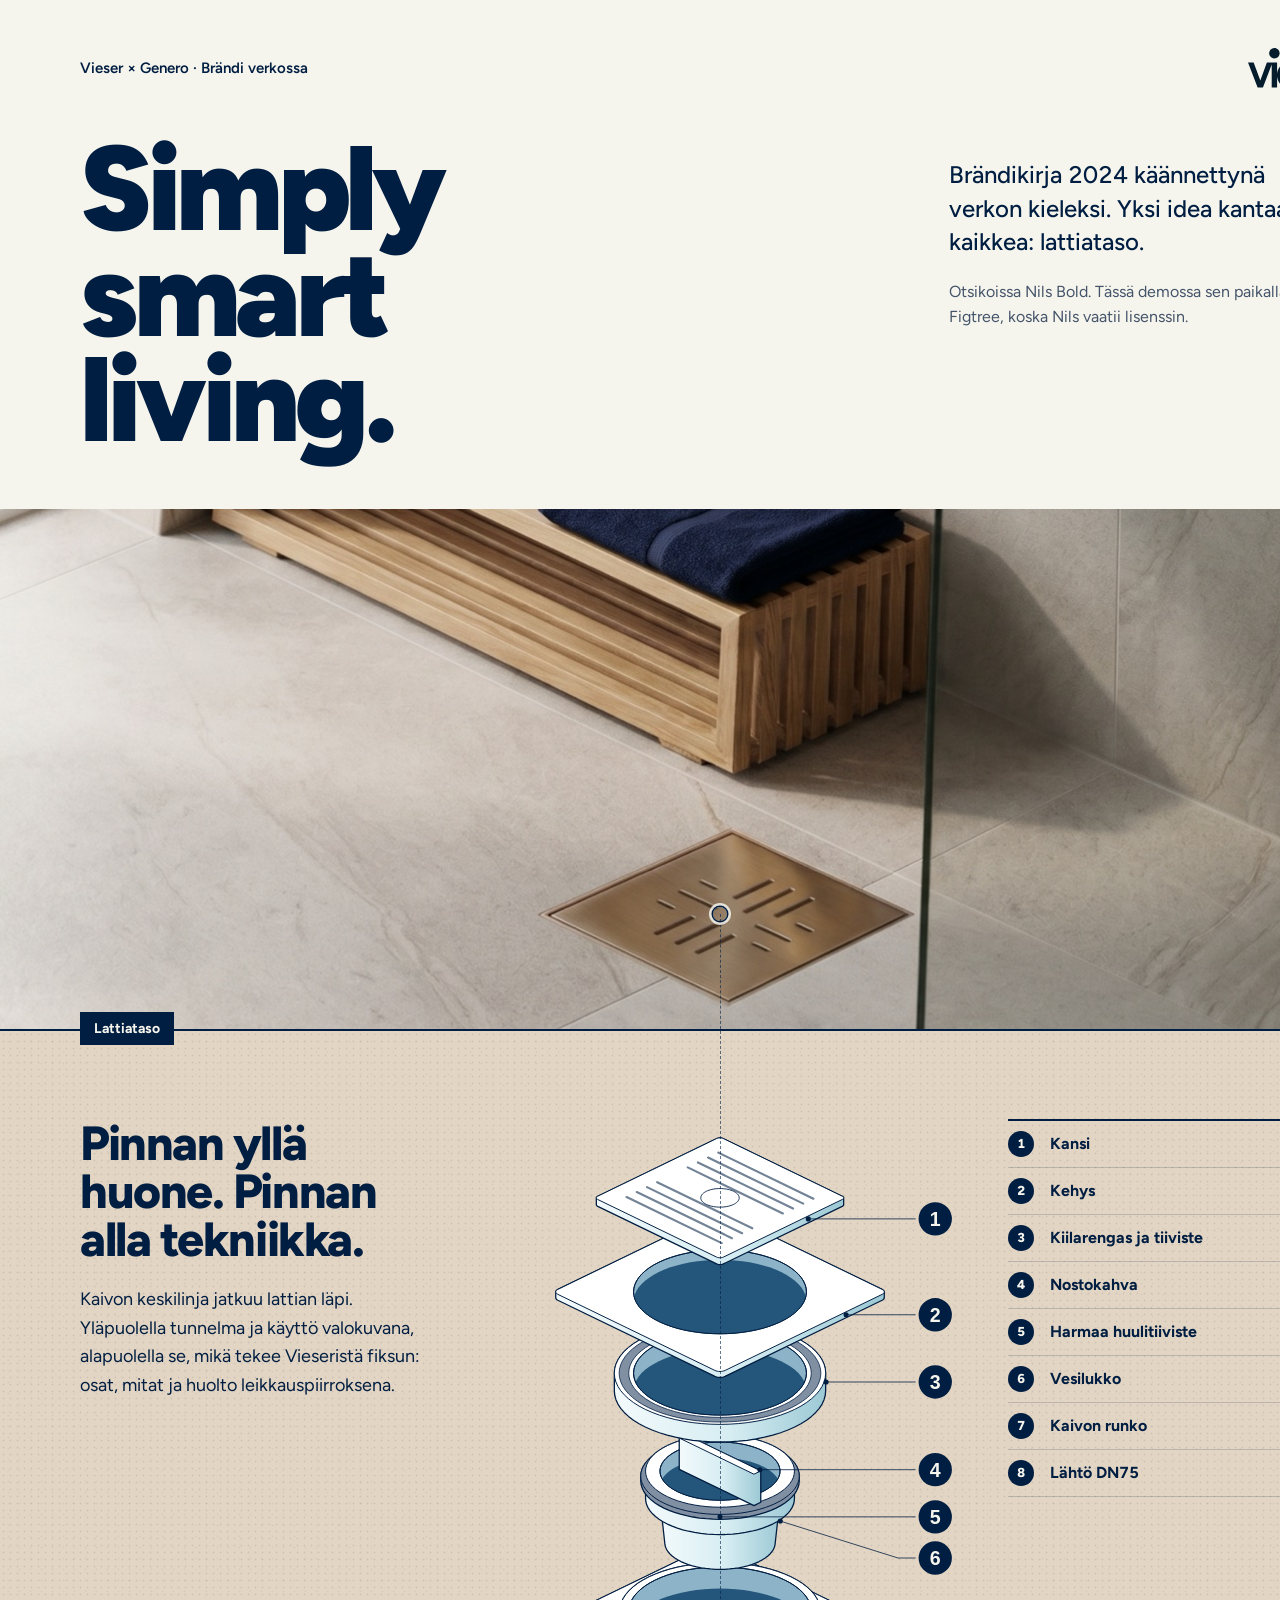
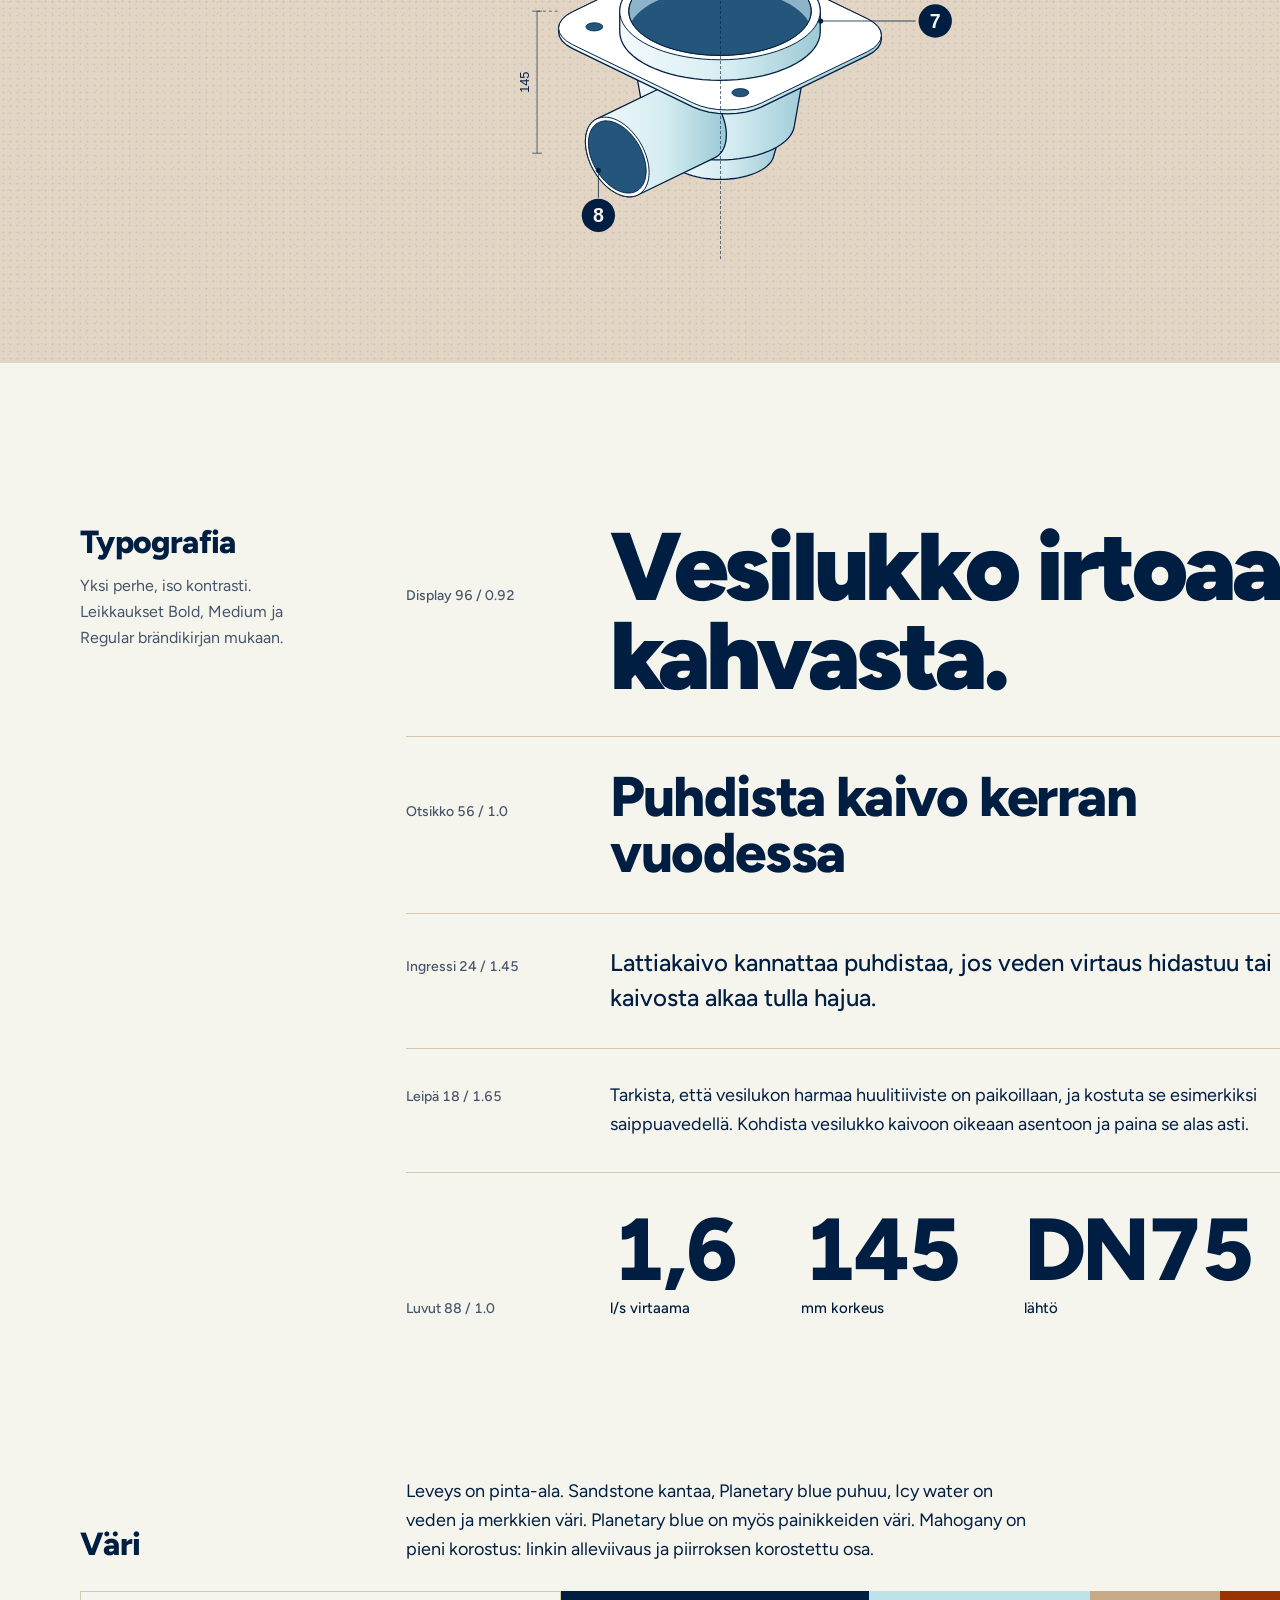
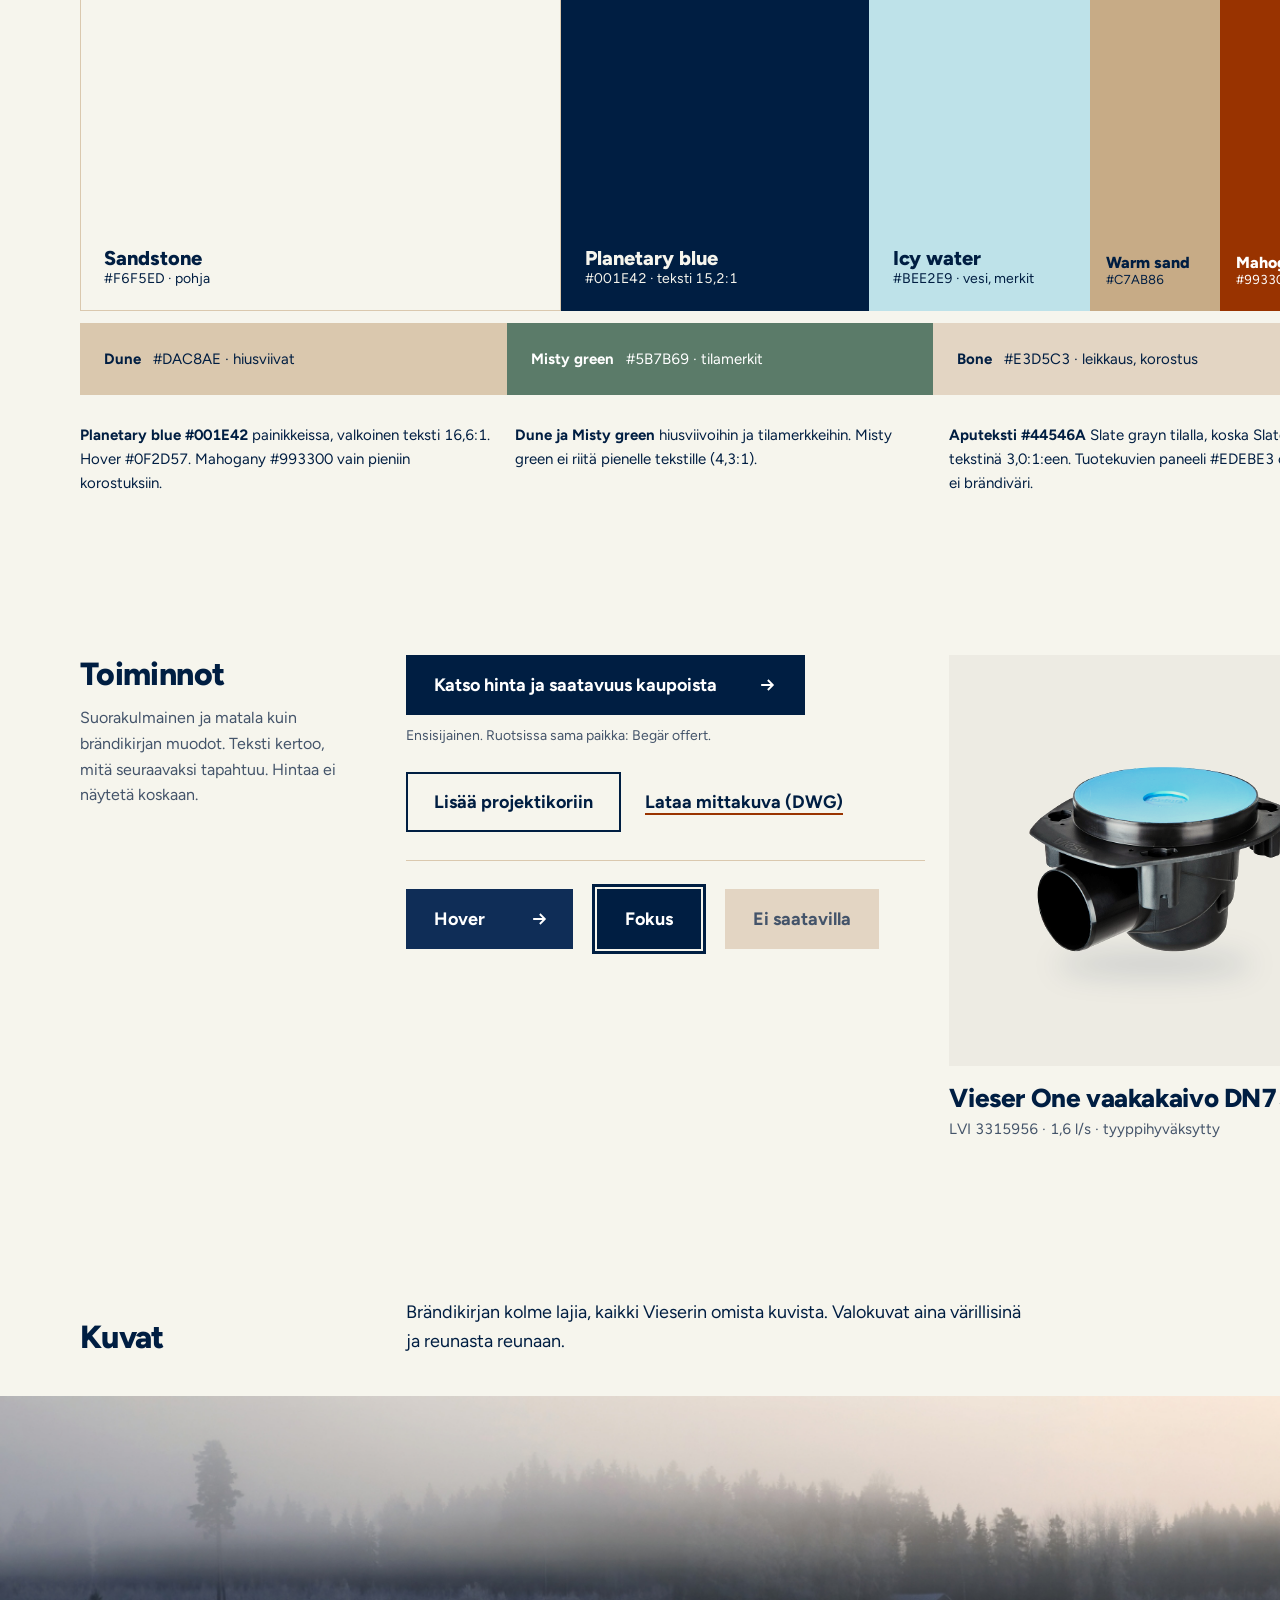
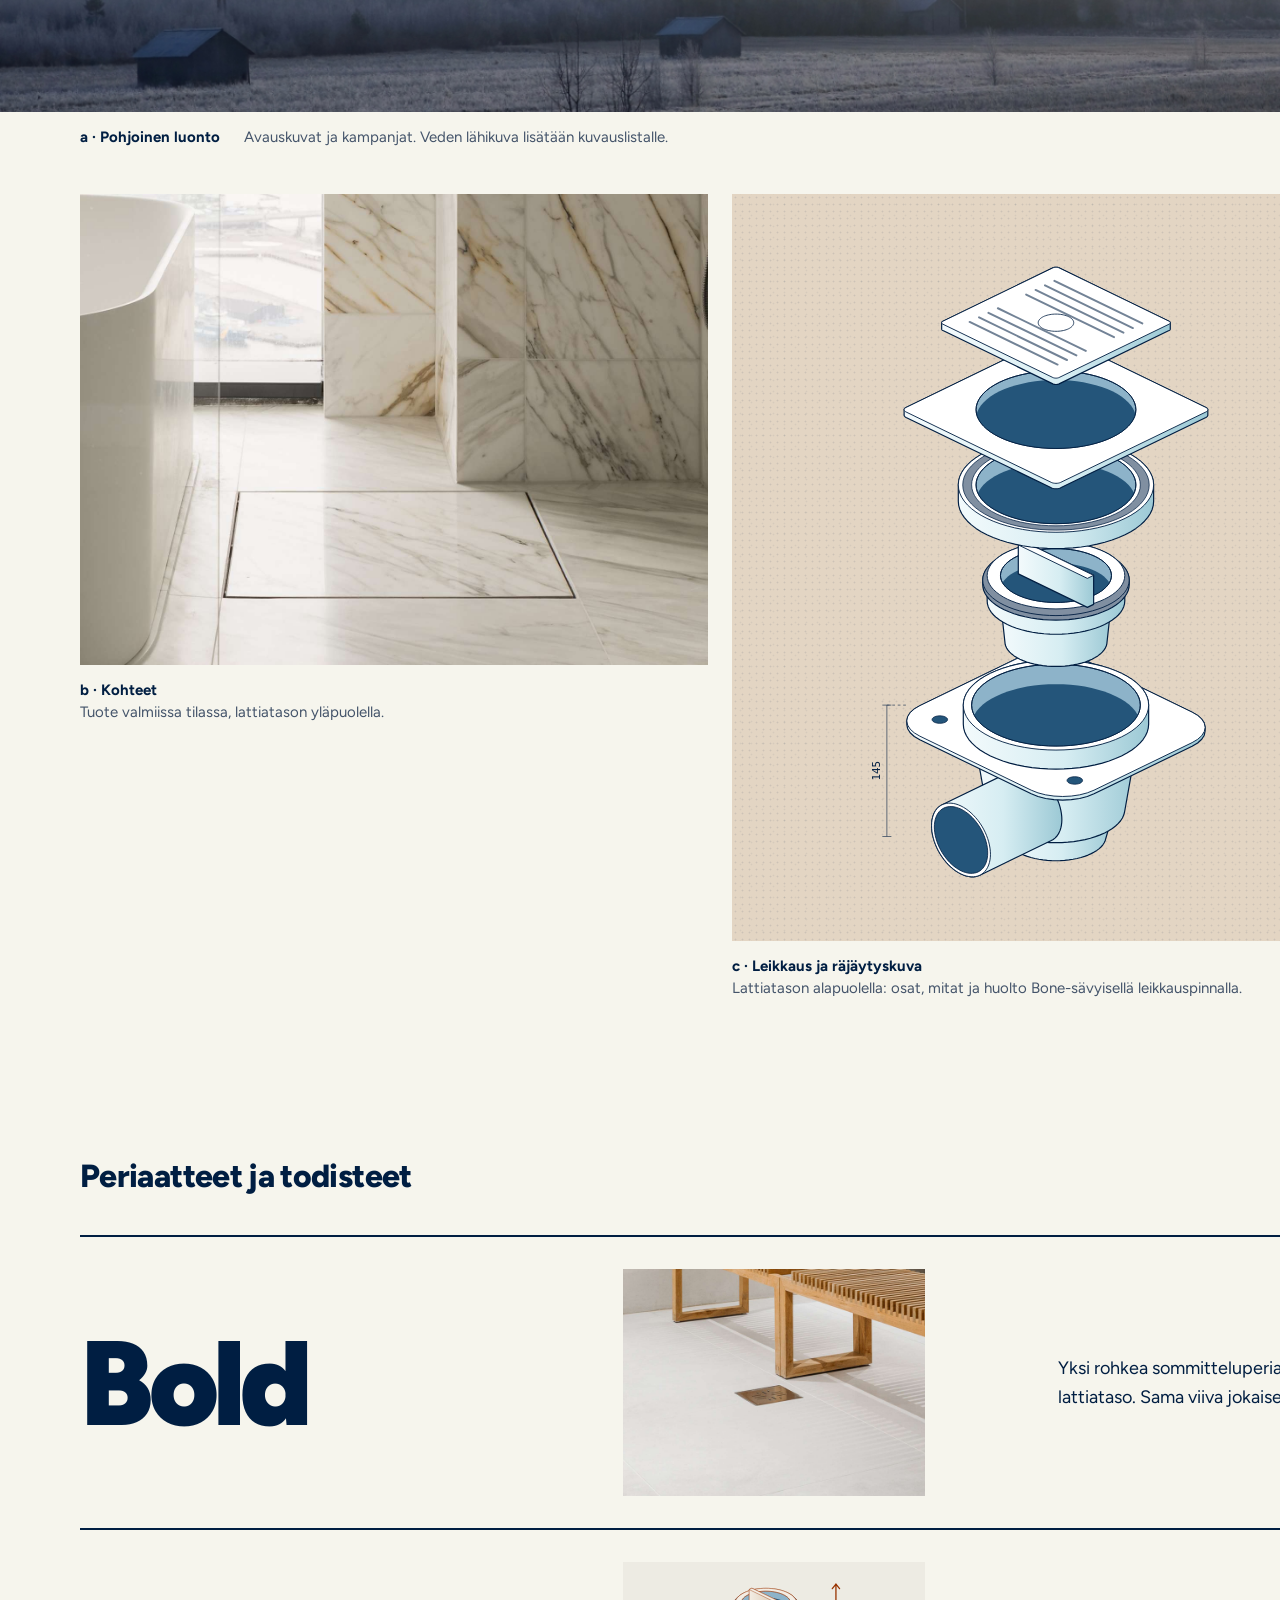
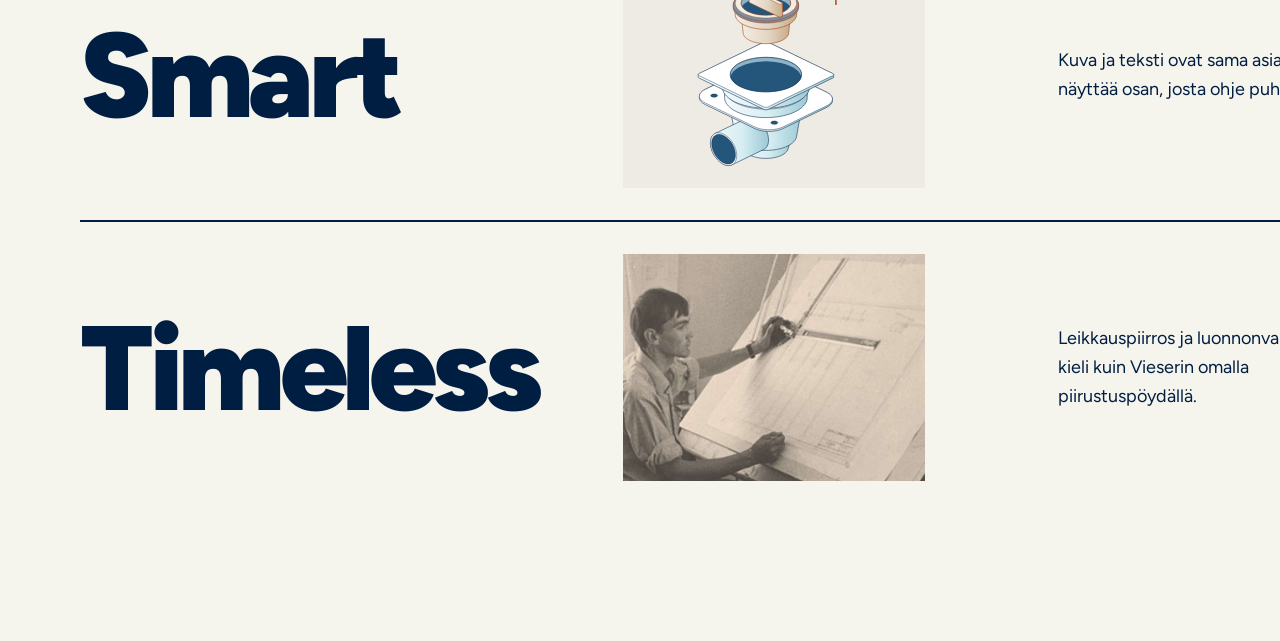
==== Main.dc.html @ a3907e9c "Vieser pitch-demot: tyylilaatta, puhdistusohje ja tuotesivun konsepti Co-Authored-By: Claude Opus 5." ====
<!doctype html>
<html lang="fi">
<head>
<meta charset="utf-8">
<title>Vieser brändi verkossa</title>
<script src="./support.js"></script>
<link rel="stylesheet" href="vieser.css">
</head>
<body>
<x-dc>
<helmet>
<link rel="stylesheet" href="https://fonts.googleapis.com/css2?family=Figtree:wght@400;500;600;700;800;900&display=swap">
<style>
body{margin:0;background:#f6f5ed}
</style>
</helmet>
<div style="width: 1440px; box-sizing: border-box; background: #f6f5ed; color: #001e42; font-family: Figtree, 'Trebuchet MS', sans-serif; font-variant-numeric: tabular-nums">

  <header style="padding: 48px 80px 0; display: flex; justify-content: space-between; align-items: center">
    <p style="margin: 0; font-size: 15px; font-weight: 600">Vieser × Genero · Brändi verkossa</p>
    <img src="img/bbff548fc7da4a5ddc5f29400d6f3d65.svg" alt="Vieser" style="height: 40px; width: auto">
  </header>

  <section style="padding: 48px 80px 56px; display: grid; grid-template-columns: repeat(12, minmax(0, 1fr)); column-gap: 24px; align-items: start">
    <h1 class="vs-rise" style="grid-column: 1 / span 8; margin: 0; font-size: 120px; line-height: .88; font-weight: 900; letter-spacing: -.045em">Simply<br>smart<br>living.</h1>
    <div class="vs-rise vs-d2" style="grid-column: 9 / span 4; display: flex; flex-direction: column; gap: 20px; padding-top: 22px">
      <p style="margin: 0; font-size: 24px; line-height: 1.4; font-weight: 500; text-wrap: pretty">Brändikirja 2024 käännettynä verkon kieleksi. Yksi idea kantaa kaikkea: lattiataso.</p>
      <p style="margin: 0; font-size: 16px; line-height: 1.6; color: #44546a">Otsikoissa Nils Bold. Tässä demossa sen paikalla on Figtree, koska Nils vaatii lisenssin.</p>
    </div>
  </section>

  <section aria-labelledby="lattiataso" class="lt" style="--lt-h: 520px; --lt-yn: .78; --lt-w: 1966px; --lt-px: 59.07%; --lt-py: 46.55%">
    <div class="lt-photo">
      <img class="vs-fadein" src="img/0c1f36c4941b8d4a79cafdac9456181c.jpg" alt="Premium-kylpyhuone: kivilaattalattia, pronssinen neliökansi, tammipenkki ja lasiseinä. AI-konseptikuva, kuvataan tuotantoon.">
      <div class="lt-ax" aria-hidden="true"></div>
      <div class="lt-dot" aria-hidden="true"></div>
    </div>
    <div class="lt-line"><p class="lt-chip" style="left: 80px">Lattiataso</p></div>
    <div class="lt-ground">
      <div class="lt-grid" style="--lt-dw: 500px; padding: 0 80px 104px">
        <div style="padding-top: 88px; display: flex; flex-direction: column; gap: 22px">
          <h2 id="lattiataso" style="margin: 0; font-size: 48px; line-height: 1; font-weight: 800; letter-spacing: -.03em">Pinnan yllä huone. Pinnan alla tekniikka.</h2>
          <p style="margin: 0; font-size: 18px; line-height: 1.6">Kaivon keskilinja jatkuu lattian läpi. Yläpuolella tunnelma ja käyttö valokuvana, alapuolella se, mikä tekee Vieseristä fiksun: osat, mitat ja huolto leikkauspiirroksena.</p>
        </div>
        <div class="lt-draw" style="--lt-pt: 64px"><img class="vs-rise vs-d1" src="img/0614490e63aa29df5a39793ad5847028.svg" alt="Lattiakaivo osiin purettuna, osat numeroitu: 1 kansi, 2 kehys, 3 kiilarengas, 4 nostokahva, 5 huulitiiviste, 6 vesilukko, 7 runko, 8 lähtö"></div>
        <div style="padding-top: 88px"><ol style="margin: 0; padding: 0; list-style: none; display: flex; flex-direction: column; border-top: 2px solid #001e42"><li style="display: grid; grid-template-columns: 32px 1fr auto; gap: 10px; align-items: center; min-height: 46px; border-bottom: 1px solid rgba(0,30,66,.18)"><span style="width: 26px; height: 26px; border-radius: 50%; background: #001e42; color: #f6f5ed; font-size: 13px; font-weight: 800; display: flex; align-items: center; justify-content: center">1</span><span style="font-size: 16px; font-weight: 700">Kansi</span><span style="font-size: 14px; color: #44546a">lisävaruste</span></li><li style="display: grid; grid-template-columns: 32px 1fr auto; gap: 10px; align-items: center; min-height: 46px; border-bottom: 1px solid rgba(0,30,66,.18)"><span style="width: 26px; height: 26px; border-radius: 50%; background: #001e42; color: #f6f5ed; font-size: 13px; font-weight: 800; display: flex; align-items: center; justify-content: center">2</span><span style="font-size: 16px; font-weight: 700">Kehys</span><span style="font-size: 14px; color: #44546a">197 × 197</span></li><li style="display: grid; grid-template-columns: 32px 1fr auto; gap: 10px; align-items: center; min-height: 46px; border-bottom: 1px solid rgba(0,30,66,.18)"><span style="width: 26px; height: 26px; border-radius: 50%; background: #001e42; color: #f6f5ed; font-size: 13px; font-weight: 800; display: flex; align-items: center; justify-content: center">3</span><span style="font-size: 16px; font-weight: 700">Kiilarengas ja tiiviste</span><span></span></li><li style="display: grid; grid-template-columns: 32px 1fr auto; gap: 10px; align-items: center; min-height: 46px; border-bottom: 1px solid rgba(0,30,66,.18)"><span style="width: 26px; height: 26px; border-radius: 50%; background: #001e42; color: #f6f5ed; font-size: 13px; font-weight: 800; display: flex; align-items: center; justify-content: center">4</span><span style="font-size: 16px; font-weight: 700">Nostokahva</span><span></span></li><li style="display: grid; grid-template-columns: 32px 1fr auto; gap: 10px; align-items: center; min-height: 46px; border-bottom: 1px solid rgba(0,30,66,.18)"><span style="width: 26px; height: 26px; border-radius: 50%; background: #001e42; color: #f6f5ed; font-size: 13px; font-weight: 800; display: flex; align-items: center; justify-content: center">5</span><span style="font-size: 16px; font-weight: 700">Harmaa huulitiiviste</span><span></span></li><li style="display: grid; grid-template-columns: 32px 1fr auto; gap: 10px; align-items: center; min-height: 46px; border-bottom: 1px solid rgba(0,30,66,.18)"><span style="width: 26px; height: 26px; border-radius: 50%; background: #001e42; color: #f6f5ed; font-size: 13px; font-weight: 800; display: flex; align-items: center; justify-content: center">6</span><span style="font-size: 16px; font-weight: 700">Vesilukko</span><span></span></li><li style="display: grid; grid-template-columns: 32px 1fr auto; gap: 10px; align-items: center; min-height: 46px; border-bottom: 1px solid rgba(0,30,66,.18)"><span style="width: 26px; height: 26px; border-radius: 50%; background: #001e42; color: #f6f5ed; font-size: 13px; font-weight: 800; display: flex; align-items: center; justify-content: center">7</span><span style="font-size: 16px; font-weight: 700">Kaivon runko</span><span style="font-size: 14px; color: #44546a">PP, Ø 167</span></li><li style="display: grid; grid-template-columns: 32px 1fr auto; gap: 10px; align-items: center; min-height: 46px; border-bottom: 1px solid rgba(0,30,66,.18)"><span style="width: 26px; height: 26px; border-radius: 50%; background: #001e42; color: #f6f5ed; font-size: 13px; font-weight: 800; display: flex; align-items: center; justify-content: center">8</span><span style="font-size: 16px; font-weight: 700">Lähtö DN75</span><span></span></li></ol></div>
      </div>
    </div>
  </section>

  <section style="padding: 160px 80px 0; display: grid; grid-template-columns: repeat(12, minmax(0, 1fr)); column-gap: 24px">
    <div style="grid-column: 1 / span 3; display: flex; flex-direction: column; gap: 12px">
      <h2 style="margin: 0; font-size: 32px; font-weight: 800; letter-spacing: -.02em">Typografia</h2>
      <p style="margin: 0; font-size: 16px; line-height: 1.6; color: #44546a; max-width: 16em">Yksi perhe, iso kontrasti. Leikkaukset Bold, Medium ja Regular brändikirjan mukaan.</p>
    </div>
    <div style="grid-column: 4 / span 9; display: flex; flex-direction: column">
      <div style="display: grid; grid-template-columns: 180px 1fr; gap: 24px; align-items: baseline; padding: 0 0 36px; border-bottom: 1px solid #dac8ae">
        <p style="margin: 0; font-size: 14px; font-weight: 500; color: #44546a">Display 96 / 0.92</p>
        <p style="margin: 0; font-size: 96px; line-height: .92; font-weight: 900; letter-spacing: -.04em">Vesilukko irtoaa kahvasta.</p>
      </div>
      <div style="display: grid; grid-template-columns: 180px 1fr; gap: 24px; align-items: baseline; padding: 32px 0; border-bottom: 1px solid #dac8ae">
        <p style="margin: 0; font-size: 14px; font-weight: 500; color: #44546a">Otsikko 56 / 1.0</p>
        <p style="margin: 0; font-size: 56px; line-height: 1; font-weight: 800; letter-spacing: -.025em">Puhdista kaivo kerran vuodessa</p>
      </div>
      <div style="display: grid; grid-template-columns: 180px 1fr; gap: 24px; align-items: baseline; padding: 32px 0; border-bottom: 1px solid #dac8ae">
        <p style="margin: 0; font-size: 14px; font-weight: 500; color: #44546a">Ingressi 24 / 1.45</p>
        <p style="margin: 0; font-size: 24px; line-height: 1.45; font-weight: 500; max-width: 30em">Lattiakaivo kannattaa puhdistaa, jos veden virtaus hidastuu tai kaivosta alkaa tulla hajua.</p>
      </div>
      <div style="display: grid; grid-template-columns: 180px 1fr; gap: 24px; align-items: baseline; padding: 32px 0; border-bottom: 1px solid #dac8ae">
        <p style="margin: 0; font-size: 14px; font-weight: 500; color: #44546a">Leipä 18 / 1.65</p>
        <p style="margin: 0; font-size: 18px; line-height: 1.65; max-width: 36em">Tarkista, että vesilukon harmaa huulitiiviste on paikoillaan, ja kostuta se esimerkiksi saippuavedellä. Kohdista vesilukko kaivoon oikeaan asentoon ja paina se alas asti.</p>
      </div>
      <div style="display: grid; grid-template-columns: 180px 1fr; gap: 24px; align-items: end; padding: 32px 0 0">
        <p style="margin: 0; font-size: 14px; font-weight: 500; color: #44546a">Luvut 88 / 1.0</p>
        <div style="display: flex; gap: 64px; align-items: flex-end">
          <div style="display: flex; flex-direction: column; gap: 6px"><p style="margin: 0; font-size: 88px; line-height: 1; font-weight: 800; letter-spacing: -.035em">1,6</p><p style="margin: 0; font-size: 15px; font-weight: 500">l/s virtaama</p></div>
          <div style="display: flex; flex-direction: column; gap: 6px"><p style="margin: 0; font-size: 88px; line-height: 1; font-weight: 800; letter-spacing: -.035em">145</p><p style="margin: 0; font-size: 15px; font-weight: 500">mm korkeus</p></div>
          <div style="display: flex; flex-direction: column; gap: 6px"><p style="margin: 0; font-size: 88px; line-height: 1; font-weight: 800; letter-spacing: -.035em">DN75</p><p style="margin: 0; font-size: 15px; font-weight: 500">lähtö</p></div>
        </div>
      </div>
    </div>
  </section>

  <section style="padding: 160px 80px 0; display: flex; flex-direction: column; gap: 28px">
    <div style="display: grid; grid-template-columns: repeat(12, minmax(0, 1fr)); column-gap: 24px; align-items: end">
      <h2 style="grid-column: 1 / span 3; margin: 0; font-size: 32px; font-weight: 800; letter-spacing: -.02em">Väri</h2>
      <p style="grid-column: 4 / span 6; margin: 0; font-size: 18px; line-height: 1.6">Leveys on pinta-ala. Sandstone kantaa, Planetary blue puhuu, Icy water on veden ja merkkien väri. Planetary blue on myös painikkeiden väri. Mahogany on pieni korostus: linkin alleviivaus ja piirroksen korostettu osa.</p>
    </div>
    <div style="display: flex; height: 320px">
      <div style="flex: 40; background: #f6f5ed; box-shadow: inset 0 0 0 1px #dac8ae; padding: 24px; display: flex; flex-direction: column; justify-content: flex-end"><p style="margin: 0; font-size: 20px; font-weight: 800">Sandstone</p><p style="margin: 0; font-size: 14px">#F6F5ED · pohja</p></div>
      <div style="flex: 24; background: #001e42; color: #f6f5ed; padding: 24px; display: flex; flex-direction: column; justify-content: flex-end"><p style="margin: 0; font-size: 20px; font-weight: 800">Planetary blue</p><p style="margin: 0; font-size: 14px">#001E42 · teksti 15,2:1</p></div>
      <div style="flex: 16; background: #bee2e9; padding: 24px; display: flex; flex-direction: column; justify-content: flex-end"><p style="margin: 0; font-size: 20px; font-weight: 800">Icy water</p><p style="margin: 0; font-size: 14px">#BEE2E9 · vesi, merkit</p></div>
      <div style="flex: 9; background: #c7ab86; padding: 24px 16px; display: flex; flex-direction: column; justify-content: flex-end"><p style="margin: 0; font-size: 16px; font-weight: 800">Warm sand</p><p style="margin: 0; font-size: 13px">#C7AB86</p></div>
      <div style="flex: 10; background: #993300; color: #ffffff; padding: 24px 16px; display: flex; flex-direction: column; justify-content: flex-end"><p style="margin: 0; font-size: 16px; font-weight: 800">Mahogany</p><p style="margin: 0; font-size: 13px">#993300</p></div>
    </div>
    <div style="display: flex; gap: 0; height: 72px; margin-top: -16px">
      <div style="flex: 1; background: #dac8ae; padding: 0 24px; display: flex; align-items: center; gap: 12px; font-size: 15px"><strong>Dune</strong>#DAC8AE · hiusviivat</div>
      <div style="flex: 1; background: #5b7b69; color: #ffffff; padding: 0 24px; display: flex; align-items: center; gap: 12px; font-size: 15px"><strong>Misty green</strong>#5B7B69 · tilamerkit</div>
      <div style="flex: 1; background: #e3d5c3; padding: 0 24px; display: flex; align-items: center; gap: 12px; font-size: 15px"><strong>Bone</strong>#E3D5C3 · leikkaus, korostus</div>
    </div>
    <div style="display: grid; grid-template-columns: repeat(12, minmax(0, 1fr)); column-gap: 24px; font-size: 15px; line-height: 1.6">
      <p style="grid-column: 1 / span 4; margin: 0"><strong>Planetary blue #001E42</strong> painikkeissa, valkoinen teksti 16,6:1. Hover #0F2D57. Mahogany #993300 vain pieniin korostuksiin.</p>
      <p style="grid-column: 5 / span 4; margin: 0"><strong>Dune ja Misty green</strong> hiusviivoihin ja tilamerkkeihin. Misty green ei riitä pienelle tekstille (4,3:1).</p>
      <p style="grid-column: 9 / span 4; margin: 0"><strong>Aputeksti #44546A</strong> Slate grayn tilalla, koska Slate gray jää tekstinä 3,0:1:een. Tuotekuvien paneeli #EDEBE3 on apusävy, ei brändiväri.</p>
    </div>
  </section>

  <section style="padding: 160px 80px 0; display: grid; grid-template-columns: repeat(12, minmax(0, 1fr)); column-gap: 24px; row-gap: 40px">
    <div style="grid-column: 1 / span 3; display: flex; flex-direction: column; gap: 12px">
      <h2 style="margin: 0; font-size: 32px; font-weight: 800; letter-spacing: -.02em">Toiminnot</h2>
      <p style="margin: 0; font-size: 16px; line-height: 1.6; color: #44546a; max-width: 16em">Suorakulmainen ja matala kuin brändikirjan muodot. Teksti kertoo, mitä seuraavaksi tapahtuu. Hintaa ei näytetä koskaan.</p>
    </div>
    <div style="grid-column: 4 / span 5; display: flex; flex-direction: column; gap: 28px">
      <div style="display: flex; flex-direction: column; gap: 12px; align-items: flex-start">
        <a href="#" class="vs-tap vs-cta" style="display: inline-flex; align-items: center; gap: 40px; min-height: 60px; padding: 0 28px; background: #001e42; color: #ffffff; font-size: 18px; font-weight: 700; text-decoration: none; white-space: nowrap">Katso hinta ja saatavuus kaupoista<svg class="vs-arrow" width="20" height="20" viewBox="0 0 24 24" fill="none" stroke="currentColor" stroke-width="2.2" aria-hidden="true"><path d="M5 12h14M13 6l6 6-6 6"/></svg></a>
        <p style="margin: 0; font-size: 14px; color: #44546a">Ensisijainen. Ruotsissa sama paikka: Begär offert.</p>
      </div>
      <div style="display: flex; gap: 12px; align-items: center">
        <a href="#" class="vs-tap vs-sec" style="display: inline-flex; align-items: center; gap: 12px; min-height: 60px; padding: 0 28px; box-shadow: inset 0 0 0 2px #001e42; color: #001e42; font-size: 18px; font-weight: 700; text-decoration: none; white-space: nowrap">Lisää projektikoriin</a>
        <a href="#" class="vs-link" style="font-size: 18px; padding: 0 12px">Lataa mittakuva (DWG)</a>
      </div>
      <div style="display: flex; gap: 24px; align-items: center; padding-top: 8px; border-top: 1px solid #dac8ae">
        <span style="display: inline-flex; align-items: center; gap: 40px; min-height: 60px; padding: 0 28px; background: #0f2d57; color: #ffffff; font-size: 18px; font-weight: 700; white-space: nowrap; margin-top: 20px">Hover<svg width="20" height="20" viewBox="0 0 24 24" fill="none" stroke="currentColor" stroke-width="2.2" aria-hidden="true" style="transform: translateX(4px)"><path d="M5 12h14M13 6l6 6-6 6"/></svg></span>
        <span style="display: inline-flex; align-items: center; min-height: 60px; padding: 0 28px; background: #001e42; color: #ffffff; font-size: 18px; font-weight: 700; box-shadow: 0 0 0 2px #f6f5ed, 0 0 0 5px #001e42; margin-top: 20px">Fokus</span>
        <span style="display: inline-flex; align-items: center; min-height: 60px; padding: 0 28px; background: #e3d5c3; color: #44546a; font-size: 18px; font-weight: 700; margin-top: 20px">Ei saatavilla</span>
      </div>
    </div>
    <a href="#" class="vs-lift" style="grid-column: 9 / span 4; display: flex; flex-direction: column; gap: 18px; text-decoration: none; color: #001e42">
      <div class="pk" style="aspect-ratio: 1 / 1; display: flex; align-items: center; justify-content: center; position: relative">
        <div class="pk-shadow" aria-hidden="true"></div>
        <img class="vs-prod" src="img/df04c3ff91d67606627e768e58c748ac.jpg" alt="" style="position: relative; width: 86%; height: 86%; object-fit: contain">
      </div>
      <div style="display: flex; flex-direction: column; gap: 6px">
        <p style="margin: 0; font-size: 26px; line-height: 1.15; font-weight: 800; letter-spacing: -.015em">Vieser One vaakakaivo DN75</p>
        <p style="margin: 0; font-size: 15px; color: #44546a">LVI 3315956 · 1,6 l/s · tyyppihyväksytty</p>
      </div>
    </a>
  </section>

  <section style="padding: 160px 0 0">
    <div style="padding: 0 80px 40px; display: grid; grid-template-columns: repeat(12, minmax(0, 1fr)); column-gap: 24px; align-items: end">
      <h2 style="grid-column: 1 / span 3; margin: 0; font-size: 32px; font-weight: 800; letter-spacing: -.02em">Kuvat</h2>
      <p style="grid-column: 4 / span 6; margin: 0; font-size: 18px; line-height: 1.6">Brändikirjan kolme lajia, kaikki Vieserin omista kuvista. Valokuvat aina värillisinä ja reunasta reunaan.</p>
    </div>
    <figure style="margin: 0">
      <img src="img/c134f4b7a094d016c0c4249ef3f87dcc.jpg" alt="Usvainen pohjalainen peltomaisema ja metsänreuna aamuvalossa" style="width: 100%; height: 316px; object-fit: cover; display: block">
      <figcaption style="padding: 16px 80px 0; display: flex; gap: 24px; font-size: 15px"><strong>a · Pohjoinen luonto</strong><span style="color: #44546a">Avauskuvat ja kampanjat. Veden lähikuva lisätään kuvauslistalle.</span></figcaption>
    </figure>
    <div style="padding: 48px 80px 0; display: grid; grid-template-columns: repeat(12, minmax(0, 1fr)); column-gap: 24px; align-items: start">
      <figure style="grid-column: 1 / span 6; margin: 0; display: flex; flex-direction: column; gap: 16px">
        <img src="img/61fbc212f8fc21d62ced0dce5d9db9fc.jpg" alt="Marmorinen kylpyhuone, jossa linjalattiakaivo suihkun edessä" style="width: 100%; aspect-ratio: 4 / 3; object-fit: cover; display: block">
        <figcaption style="display: flex; flex-direction: column; gap: 4px; font-size: 15px"><strong>b · Kohteet</strong><span style="color: #44546a">Tuote valmiissa tilassa, lattiatason yläpuolella.</span></figcaption>
      </figure>
      <figure style="grid-column: 7 / span 6; margin: 0; display: flex; flex-direction: column; gap: 16px">
        <div class="lt-ground" style="aspect-ratio: 4 / 3; display: flex; align-items: center; justify-content: center"><img src="img/19de9c9f3c45739e14b10a42d8989d1f.svg" alt="Vieser One vaakakaivo osiin purettuna" style="height: 90%; width: auto"></div>
        <figcaption style="display: flex; flex-direction: column; gap: 4px; font-size: 15px"><strong>c · Leikkaus ja räjäytyskuva</strong><span style="color: #44546a">Lattiatason alapuolella: osat, mitat ja huolto Bone-sävyisellä leikkauspinnalla.</span></figcaption>
      </figure>
    </div>
  </section>

  <section style="margin-top: 160px; padding: 0 80px 128px">
    <h2 style="margin: 0 0 40px; font-size: 32px; font-weight: 800; letter-spacing: -.02em">Periaatteet ja todisteet</h2>
    <div style="display: grid; grid-template-columns: repeat(12, minmax(0, 1fr)); column-gap: 24px; align-items: center; padding: 32px 0; border-top: 2px solid #001e42">
      <p style="grid-column: 1 / span 5; margin: 0; font-size: 120px; line-height: .9; font-weight: 900; letter-spacing: -.045em">Bold</p>
      <div class="" style="grid-column: 6 / span 3; aspect-ratio: 4 / 3; overflow: hidden; display: flex; align-items: center; justify-content: center"><img src="img/2b3757881b92c3879c7da94d9dd5e841.jpg" alt="Neliökansi laattalattiassa" style="width: 100%; height: 100%; object-fit: cover; object-position: 48% 56%; display: block"></div>
      <p style="grid-column: 10 / span 3; margin: 0; font-size: 18px; line-height: 1.6">Yksi rohkea sommitteluperiaate: lattiataso. Sama viiva jokaisella sivulla.</p>
    </div>
    <div style="display: grid; grid-template-columns: repeat(12, minmax(0, 1fr)); column-gap: 24px; align-items: center; padding: 32px 0; border-top: 2px solid #001e42">
      <p style="grid-column: 1 / span 5; margin: 0; font-size: 120px; line-height: .9; font-weight: 900; letter-spacing: -.045em">Smart</p>
      <div class="pk" style="grid-column: 6 / span 3; aspect-ratio: 4 / 3; overflow: hidden; display: flex; align-items: center; justify-content: center"><img src="img/d48feed242d9cecdde80c8b4f90cc12c.svg" alt="Vesilukko nousee kaivosta" style="width: 100%; height: 100%; object-fit: contain; display: block"></div>
      <p style="grid-column: 10 / span 3; margin: 0; font-size: 18px; line-height: 1.6">Kuva ja teksti ovat sama asia: piirros näyttää osan, josta ohje puhuu.</p>
    </div>
    <div style="display: grid; grid-template-columns: repeat(12, minmax(0, 1fr)); column-gap: 24px; align-items: center; padding: 32px 0; border-top: 2px solid #001e42">
      <p style="grid-column: 1 / span 5; margin: 0; font-size: 120px; line-height: .9; font-weight: 900; letter-spacing: -.045em">Timeless</p>
      <div class="" style="grid-column: 6 / span 3; aspect-ratio: 4 / 3; overflow: hidden; display: flex; align-items: center; justify-content: center"><img src="img/26b6bb6062b1228aa6d24b40ad4b0bd9.jpg" alt="Suunnittelija piirustuspöydän ääressä, Vieserin arkistokuva" style="width: 100%; height: 100%; object-fit: cover; object-position: 38% 50%; display: block"></div>
      <p style="grid-column: 10 / span 3; margin: 0; font-size: 18px; line-height: 1.6">Leikkauspiirros ja luonnonvalo. Sama kieli kuin Vieserin omalla piirustuspöydällä.</p>
    </div>
  </section>
</div>
</x-dc>
<script type="text/x-dc" data-dc-script data-props='{"$preview":{"width":1440,"height":7071}}'>
class Component extends DCLogic {
  renderVals() { return {}; }
}
</script>
</body>
</html>
---- vieser.css ----
/* Vieser pitch-demot: yhteiset tilat ja responsiivisuus. Värit brändikirjasta 2024.
   Planetary blue #001e42, Sandstone #f6f5ed, Icy water #bee2e9, Warm sand #c7ab86,
   Dune #dac8ae, Misty green #5b7b69, Mahogany #993300 (vain pienet korostukset). Painikkeet Planetary blue, hover #0f2d57. */
button{font:inherit;color:inherit;cursor:pointer}
a{color:#001e42}
.vs-tap{transition:background-color .2s cubic-bezier(.22,1,.36,1),color .2s cubic-bezier(.22,1,.36,1),box-shadow .2s cubic-bezier(.22,1,.36,1),transform .3s cubic-bezier(.22,1,.36,1),opacity .3s cubic-bezier(.22,1,.36,1)}
.vs-tap:focus-visible,.vs-link:focus-visible{outline:none;box-shadow:0 0 0 2px #f6f5ed,0 0 0 5px #001e42}
.vs-cta:hover{background:#0f2d57 !important}
.vs-cta:hover .vs-arrow{transform:translateX(4px)}
.vs-arrow{transition:transform .3s cubic-bezier(.22,1,.36,1)}
.vs-sec:hover{background:#bee2e9 !important}
.vs-link{color:#001e42;text-decoration:underline;text-decoration-color:#993300;text-decoration-thickness:2px;text-underline-offset:5px;font-weight:700}
.vs-link:hover{color:#993300}
.vs-row{transition:background-color .2s cubic-bezier(.22,1,.36,1)}
.vs-row:hover{background:rgba(190,226,233,.45) !important}
.vs-prod{mix-blend-mode:multiply;filter:brightness(1.08) contrast(1.12)}
.vs-lift{transition:transform .4s cubic-bezier(.22,1,.36,1)}
.vs-lift:hover{transform:translateY(-4px)}
.vs-scroll{scrollbar-width:none}
.vs-scroll::-webkit-scrollbar{display:none}
.vs-mob{display:none !important}
@media (max-width:760px){
  .vs-desk{display:none !important}
  .vs-mob{display:flex !important}
}
@keyframes vs-rise{from{opacity:0;transform:translateY(48px)}to{opacity:1;transform:none}}
@keyframes vs-fade{from{opacity:0}to{opacity:1}}
.vs-rise{animation:vs-rise 1.1s cubic-bezier(.16,1,.3,1) both}
.vs-fadein{animation:vs-fade .9s cubic-bezier(.16,1,.3,1) both}
.vs-d1{animation-delay:.12s}.vs-d2{animation-delay:.24s}.vs-d3{animation-delay:.36s}
@media (prefers-reduced-motion:reduce){.vs-rise,.vs-fadein{animation:none}.vs-tap,.vs-lift,.vs-arrow{transition:none}}
.vs-hero-media{aspect-ratio:1/1}
.vs-tabs{display:flex;gap:28px}
@media (max-width:760px){
  .vs-hero-media{aspect-ratio:4/3}
  .vs-tabs{display:flex;gap:24px;overflow-x:auto;white-space:nowrap;scrollbar-width:none;-webkit-mask-image:linear-gradient(90deg,#000 82%,transparent);mask-image:linear-gradient(90deg,#000 82%,transparent);padding-right:40px}
  .vs-full-mob{width:100%}
  .vs-acc{aspect-ratio:16/9 !important}
}
.vs-check{appearance:none;-webkit-appearance:none;width:24px;height:24px;margin:0;box-shadow:inset 0 0 0 2px #001e42;background:#f6f5ed;display:grid;place-content:center;cursor:pointer;flex:none}
.vs-check:checked{background:#001e42}
.vs-check:checked::after{content:"";width:12px;height:7px;border-left:2.5px solid #f6f5ed;border-bottom:2.5px solid #f6f5ed;transform:translateY(-2px) rotate(-45deg)}
.vs-check:focus-visible{outline:none;box-shadow:inset 0 0 0 2px #001e42,0 0 0 3px #f6f5ed,0 0 0 6px #001e42}
/* Lattiataso: valokuvan kaivon keskipiste ja piirroksen akseli samalla pystylinjalla (50 %).
   Lattiakuva: Vieserin tarinamme_2024_9, lattiataso oikaistu projektiivisella muunnoksella isometriaan (kannen nurkat 759,589 / 972,552 / 1087,610 / 862,650 -> vinoneliö). Kaivon keskipiste 50 % / 43,6 %. */
.lt{position:relative}
.lt-photo{position:relative;overflow:hidden;height:var(--lt-h,560px)}
.lt-photo>img{position:absolute;left:50%;top:calc(var(--lt-yn,.78)*100%);width:max(100%,var(--lt-w,1400px));max-width:none;height:auto;transform:translate(calc(-1*var(--lt-px,48.18%)),calc(-1*var(--lt-py,55.56%)))}
.lt-ax{position:absolute;left:50%;top:calc(var(--lt-yn,.78)*100%);bottom:0;width:0;border-left:1.5px dashed rgba(0,30,66,.6);z-index:2}
.lt-dot{position:absolute;left:50%;top:calc(var(--lt-yn,.78)*100%);width:14px;height:14px;margin:-7px 0 0 -7px;border-radius:50%;box-shadow:0 0 0 1.5px #001e42,0 0 0 4px rgba(246,245,237,.85);z-index:3}
.lt-line{position:relative;height:2px;background:#001e42;z-index:3}
.lt-chip{position:absolute;top:-17px;margin:0;background:#001e42;color:#f6f5ed;font-size:14px;font-weight:700;padding:8px 14px}
.lt-ground{background-color:#e3d5c3;background-image:radial-gradient(rgba(0,30,66,.10) .8px,transparent 1.1px),radial-gradient(rgba(0,30,66,.06) .8px,transparent 1.1px);background-size:7px 7px,11px 11px;background-position:0 0,3px 5px}
.lt-draw{position:relative;padding-top:var(--lt-pt,64px)}
.lt-draw::before{content:"";position:absolute;left:50%;top:0;bottom:0;border-left:1.5px dashed rgba(0,30,66,.6);z-index:2}
.lt-draw>img{position:relative;display:block;width:100%;height:auto}
.lt-noax::before{display:none}
@media (min-width:761px){.lt-grid>.lt-span{grid-column:2 / 4}}
.lt-grid{display:grid;grid-template-columns:minmax(0,1fr) minmax(0,var(--lt-dw,560px)) minmax(0,1fr);column-gap:clamp(24px,3vw,48px);align-items:start}
@media (max-width:760px){
  .lt-grid{grid-template-columns:minmax(0,1fr)}
  .lt-grid>.lt-draw{order:-1}
}
.pk{background:#edebe3}
.pk-shadow{position:absolute;left:26%;right:26%;bottom:22%;height:24px;border-radius:50%;background:rgba(0,30,66,.14);filter:blur(14px)}
.sc-stage{container-type:size}
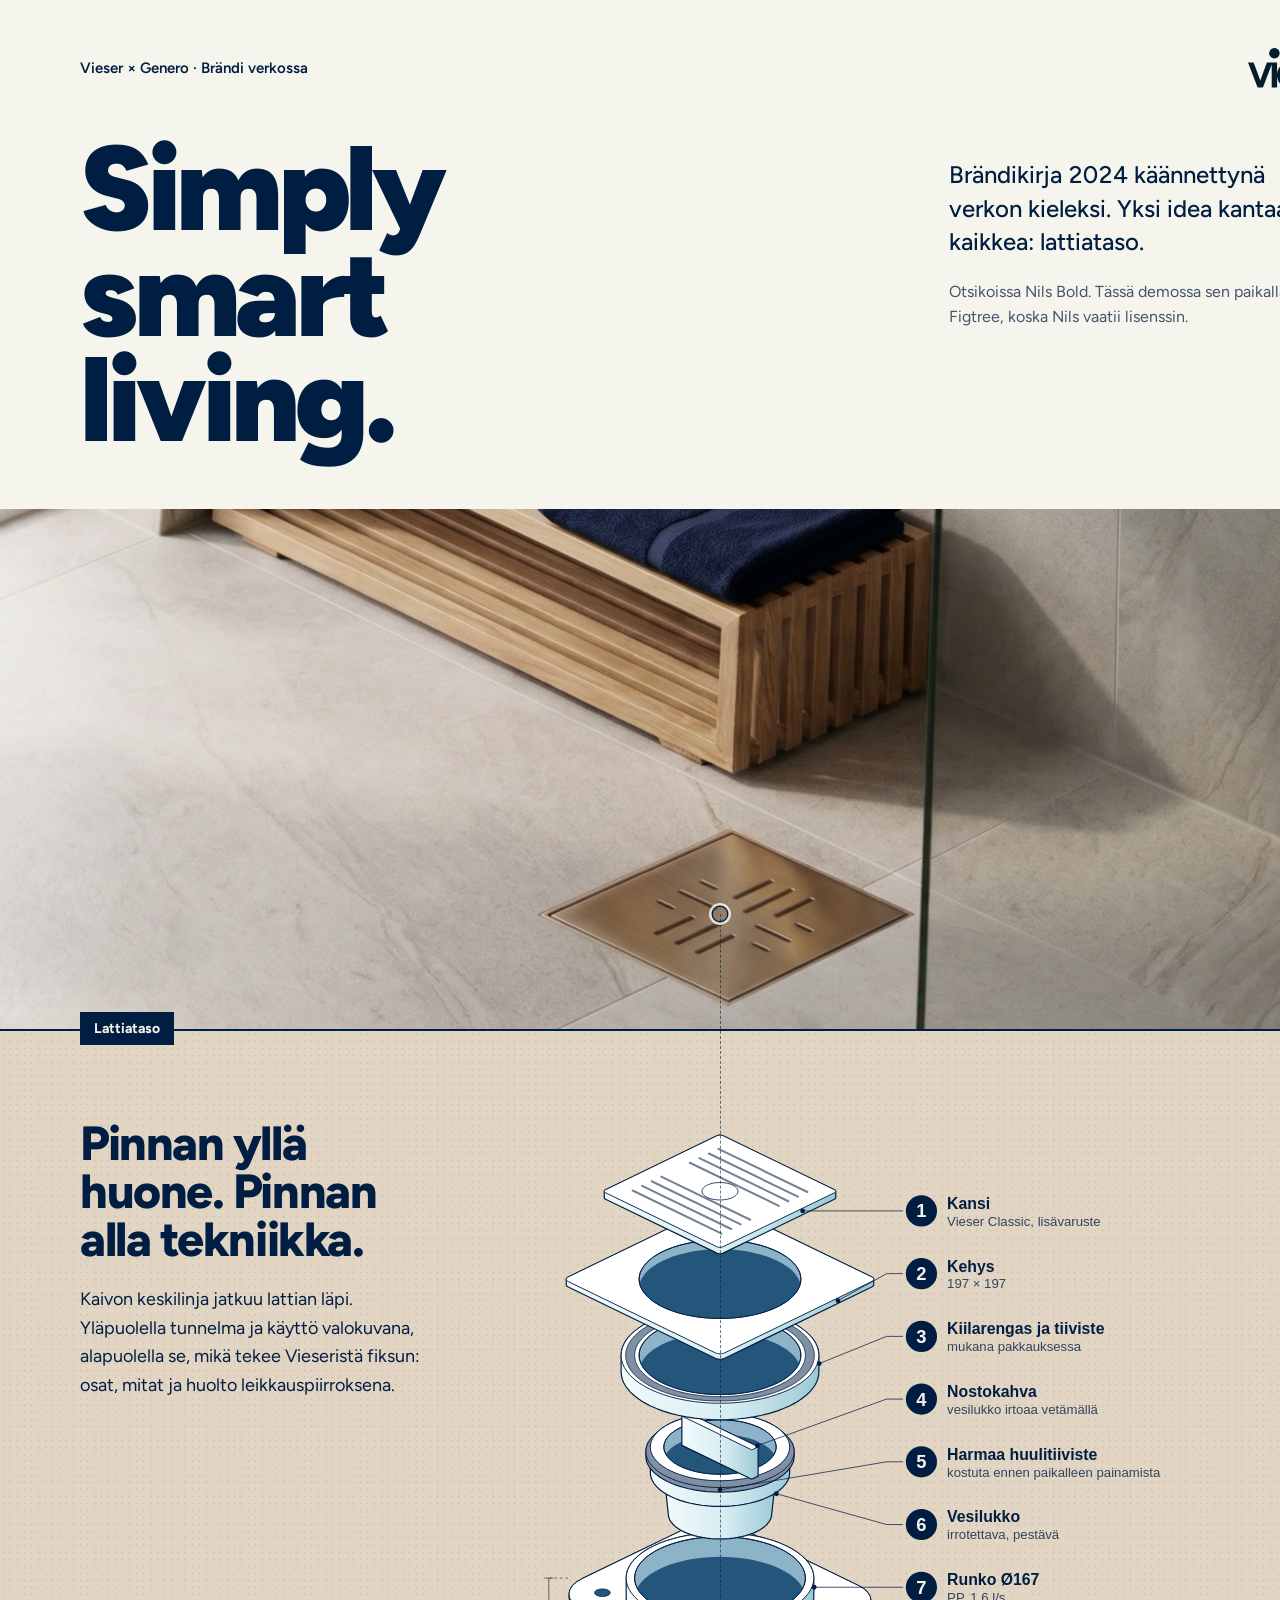
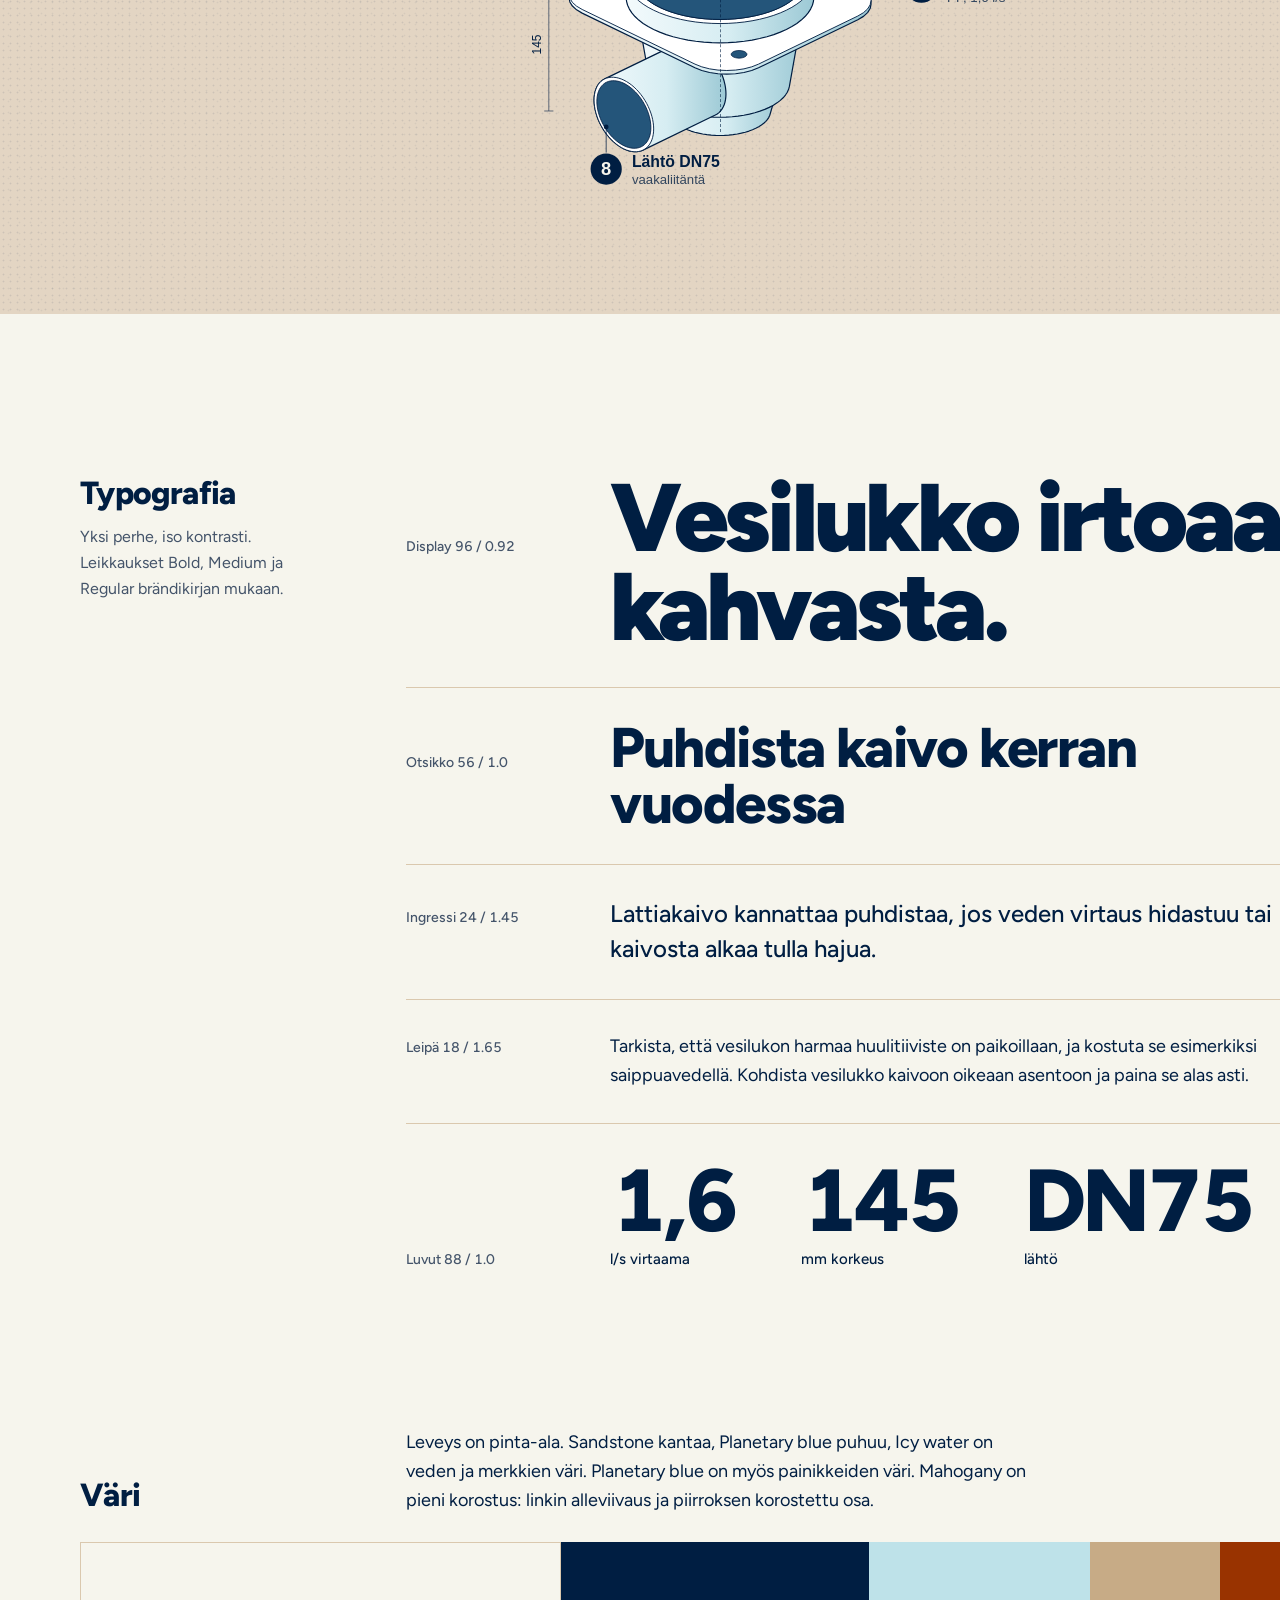
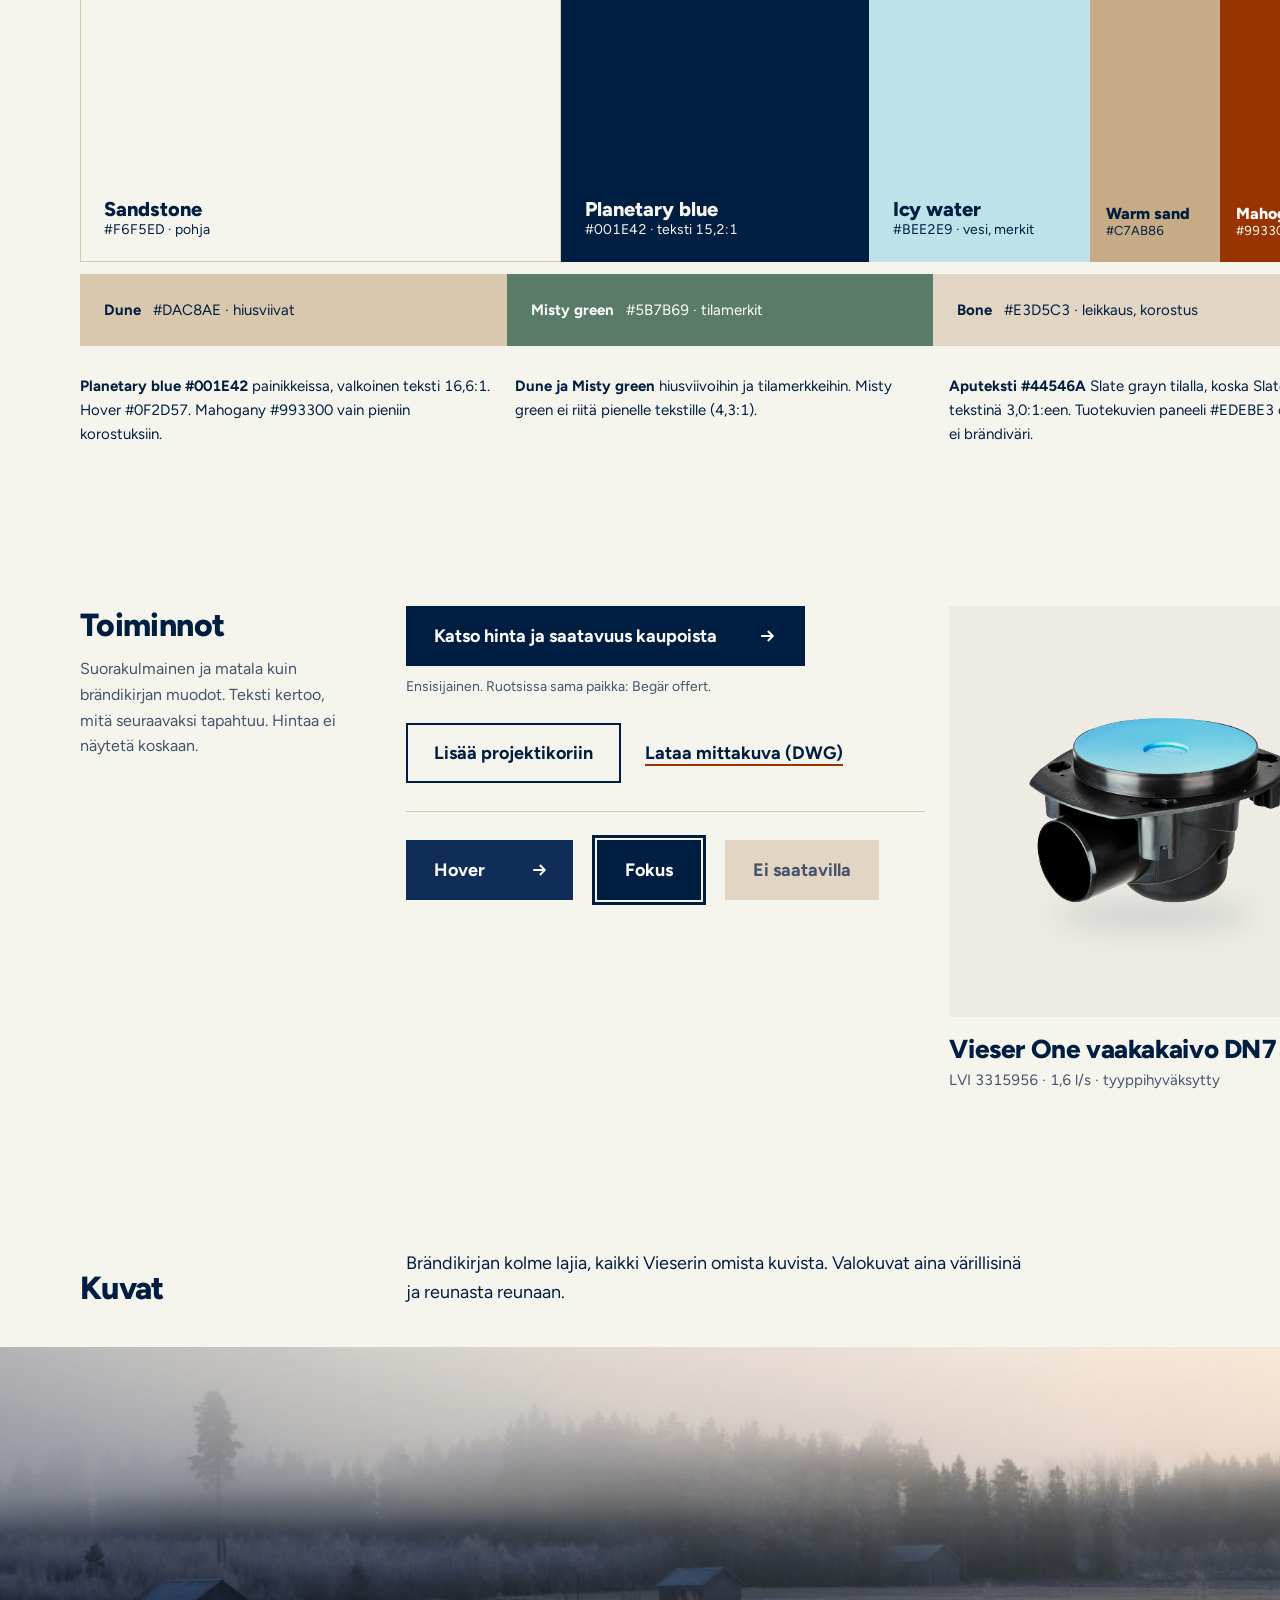
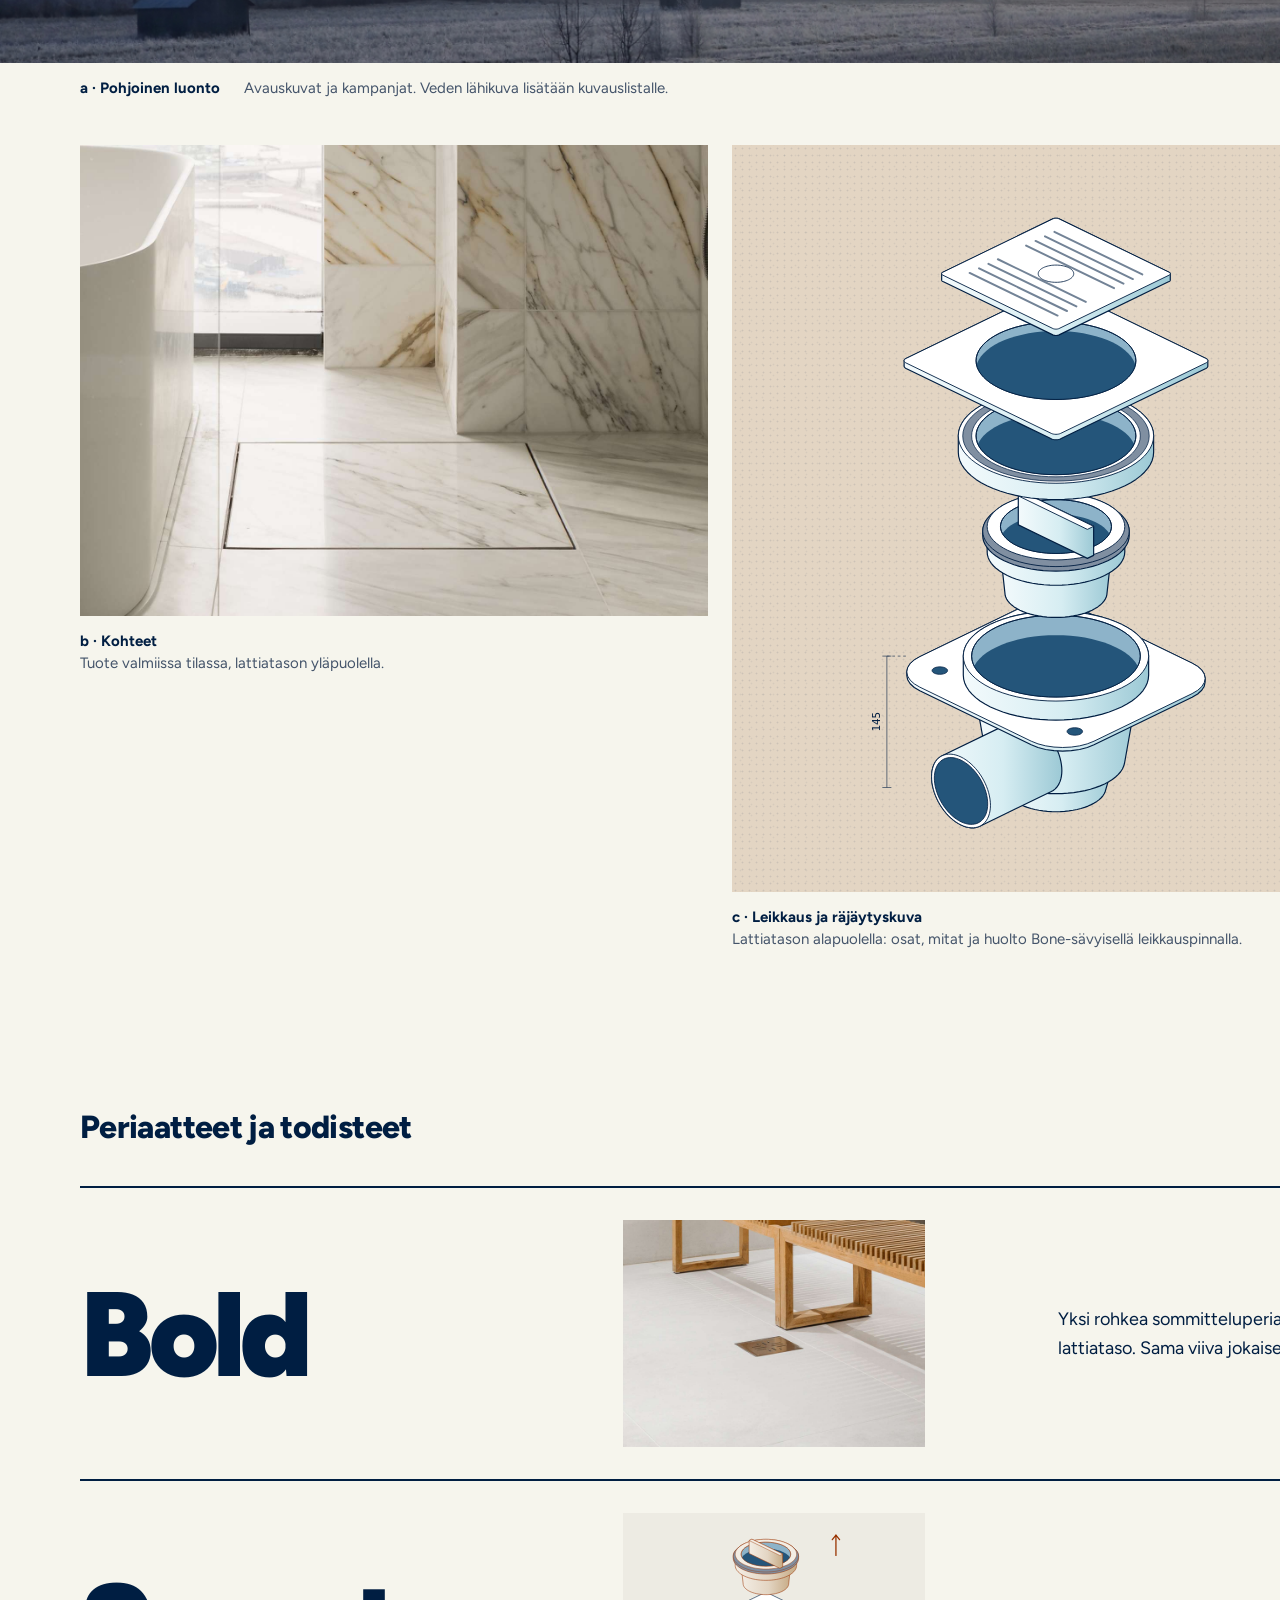
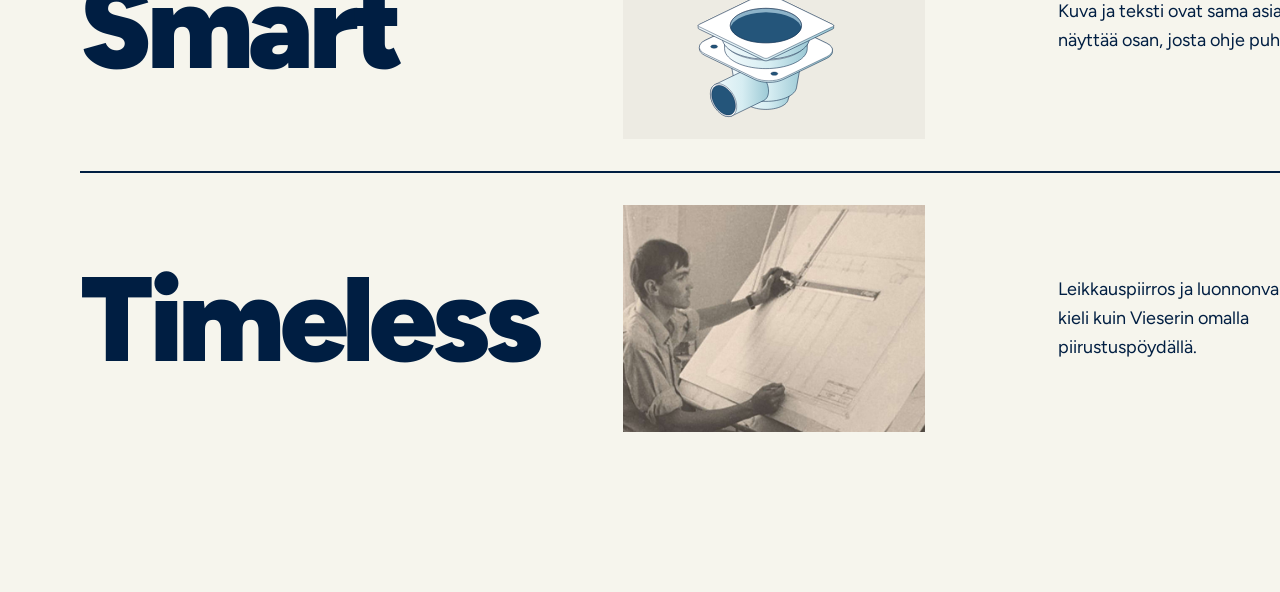
==== commit 79f5fa1e: "Tyylilaatta: nimet numeroiden vieressä, mockupit valkoisella pohjalla Co-Authored-By: Claude Opus 5." ====
--- a/Main.dc.html
+++ b/Main.dc.html
@@ -42,8 +42,7 @@
           <h2 id="lattiataso" style="margin: 0; font-size: 48px; line-height: 1; font-weight: 800; letter-spacing: -.03em">Pinnan yllä huone. Pinnan alla tekniikka.</h2>
           <p style="margin: 0; font-size: 18px; line-height: 1.6">Kaivon keskilinja jatkuu lattian läpi. Yläpuolella tunnelma ja käyttö valokuvana, alapuolella se, mikä tekee Vieseristä fiksun: osat, mitat ja huolto leikkauspiirroksena.</p>
         </div>
-        <div class="lt-draw" style="--lt-pt: 64px"><img class="vs-rise vs-d1" src="img/0614490e63aa29df5a39793ad5847028.svg" alt="Lattiakaivo osiin purettuna, osat numeroitu: 1 kansi, 2 kehys, 3 kiilarengas, 4 nostokahva, 5 huulitiiviste, 6 vesilukko, 7 runko, 8 lähtö"></div>
-        <div style="padding-top: 88px"><ol style="margin: 0; padding: 0; list-style: none; display: flex; flex-direction: column; border-top: 2px solid #001e42"><li style="display: grid; grid-template-columns: 32px 1fr auto; gap: 10px; align-items: center; min-height: 46px; border-bottom: 1px solid rgba(0,30,66,.18)"><span style="width: 26px; height: 26px; border-radius: 50%; background: #001e42; color: #f6f5ed; font-size: 13px; font-weight: 800; display: flex; align-items: center; justify-content: center">1</span><span style="font-size: 16px; font-weight: 700">Kansi</span><span style="font-size: 14px; color: #44546a">lisävaruste</span></li><li style="display: grid; grid-template-columns: 32px 1fr auto; gap: 10px; align-items: center; min-height: 46px; border-bottom: 1px solid rgba(0,30,66,.18)"><span style="width: 26px; height: 26px; border-radius: 50%; background: #001e42; color: #f6f5ed; font-size: 13px; font-weight: 800; display: flex; align-items: center; justify-content: center">2</span><span style="font-size: 16px; font-weight: 700">Kehys</span><span style="font-size: 14px; color: #44546a">197 × 197</span></li><li style="display: grid; grid-template-columns: 32px 1fr auto; gap: 10px; align-items: center; min-height: 46px; border-bottom: 1px solid rgba(0,30,66,.18)"><span style="width: 26px; height: 26px; border-radius: 50%; background: #001e42; color: #f6f5ed; font-size: 13px; font-weight: 800; display: flex; align-items: center; justify-content: center">3</span><span style="font-size: 16px; font-weight: 700">Kiilarengas ja tiiviste</span><span></span></li><li style="display: grid; grid-template-columns: 32px 1fr auto; gap: 10px; align-items: center; min-height: 46px; border-bottom: 1px solid rgba(0,30,66,.18)"><span style="width: 26px; height: 26px; border-radius: 50%; background: #001e42; color: #f6f5ed; font-size: 13px; font-weight: 800; display: flex; align-items: center; justify-content: center">4</span><span style="font-size: 16px; font-weight: 700">Nostokahva</span><span></span></li><li style="display: grid; grid-template-columns: 32px 1fr auto; gap: 10px; align-items: center; min-height: 46px; border-bottom: 1px solid rgba(0,30,66,.18)"><span style="width: 26px; height: 26px; border-radius: 50%; background: #001e42; color: #f6f5ed; font-size: 13px; font-weight: 800; display: flex; align-items: center; justify-content: center">5</span><span style="font-size: 16px; font-weight: 700">Harmaa huulitiiviste</span><span></span></li><li style="display: grid; grid-template-columns: 32px 1fr auto; gap: 10px; align-items: center; min-height: 46px; border-bottom: 1px solid rgba(0,30,66,.18)"><span style="width: 26px; height: 26px; border-radius: 50%; background: #001e42; color: #f6f5ed; font-size: 13px; font-weight: 800; display: flex; align-items: center; justify-content: center">6</span><span style="font-size: 16px; font-weight: 700">Vesilukko</span><span></span></li><li style="display: grid; grid-template-columns: 32px 1fr auto; gap: 10px; align-items: center; min-height: 46px; border-bottom: 1px solid rgba(0,30,66,.18)"><span style="width: 26px; height: 26px; border-radius: 50%; background: #001e42; color: #f6f5ed; font-size: 13px; font-weight: 800; display: flex; align-items: center; justify-content: center">7</span><span style="font-size: 16px; font-weight: 700">Kaivon runko</span><span style="font-size: 14px; color: #44546a">PP, Ø 167</span></li><li style="display: grid; grid-template-columns: 32px 1fr auto; gap: 10px; align-items: center; min-height: 46px; border-bottom: 1px solid rgba(0,30,66,.18)"><span style="width: 26px; height: 26px; border-radius: 50%; background: #001e42; color: #f6f5ed; font-size: 13px; font-weight: 800; display: flex; align-items: center; justify-content: center">8</span><span style="font-size: 16px; font-weight: 700">Lähtö DN75</span><span></span></li></ol></div>
+        <div class="lt-draw lt-axcut" style="--lt-pt: 64px"><img class="vs-rise vs-d1 vs-desk" src="img/2a54f1df06d3a94a129f43a689f1dc25.svg" alt="Lattiakaivo osiin purettuna, nimet numeroiden vieressä: 1 kansi, 2 kehys 197 × 197, 3 kiilarengas ja tiiviste, 4 nostokahva, 5 harmaa huulitiiviste, 6 vesilukko, 7 runko Ø167, 8 lähtö DN75" style="width: 200%; max-width: none; margin-left: -50%"><img class="vs-mob" src="img/eeedaf1fac2468aa686428126e25bc22.svg" alt="Lattiakaivo osiin purettuna, nimet numeroiden vieressä" style="width: 100%"></div>
       </div>
     </div>
   </section>
@@ -178,7 +177,7 @@
   </section>
 </div>
 </x-dc>
-<script type="text/x-dc" data-dc-script data-props='{"$preview":{"width":1440,"height":7071}}'>
+<script type="text/x-dc" data-dc-script data-props='{"$preview":{"width":1440,"height":7021}}'>
 class Component extends DCLogic {
   renderVals() { return {}; }
 }
--- a/vieser.css
+++ b/vieser.css
@@ -64,3 +64,34 @@
 .pk{background:#edebe3}
 .pk-shadow{position:absolute;left:26%;right:26%;bottom:22%;height:24px;border-radius:50%;background:rgba(0,30,66,.14);filter:blur(14px)}
 .sc-stage{container-type:size}
+/* Sopii yhteen: lisävarusteet riveinä, ei kortteja. Kuvat rajattu tuotteeseen, jotta koot ovat vertailukelpoiset. */
+.vs-fit-wrap{display:grid;grid-template-columns:minmax(0,4fr) minmax(0,8fr);gap:clamp(24px,4vw,72px);align-items:start}
+.vs-fit{list-style:none;margin:0;padding:0;border-top:2px solid #001e42}
+.vs-fit>li{border-bottom:1px solid #c7ab86}
+.vs-fit-row{display:grid;grid-template-columns:152px minmax(0,1fr) minmax(120px,auto) 22px;column-gap:32px;align-items:center;padding:22px 0;color:#001e42;text-decoration:none}
+.vs-fit-img{height:104px;display:flex;align-items:center;justify-content:center}
+.vs-fit-img>img{max-width:100%;max-height:100%;width:auto;height:auto;display:block}
+.vs-fit-txt>strong{display:block;font-size:22px;line-height:1.2;font-weight:800;letter-spacing:-.01em}
+.vs-fit-txt>span{display:block;margin-top:4px;font-size:15px;line-height:1.5;color:#44546a}
+.vs-fit-num{text-align:right;font-size:30px;line-height:1;font-weight:800;letter-spacing:-.02em;font-variant-numeric:tabular-nums;white-space:nowrap}
+.vs-fit-num>small{display:block;margin-top:6px;font-size:13px;line-height:1.3;font-weight:600;letter-spacing:0;color:#44546a}
+.vs-fit-row:hover .vs-fit-txt>strong{text-decoration:underline;text-decoration-color:#993300;text-decoration-thickness:2px;text-underline-offset:5px}
+.vs-fit-row:hover .vs-arrow{transform:translateX(4px)}
+.vs-fit-row:focus-visible{outline:none;box-shadow:0 0 0 3px #001e42}
+@media (max-width:760px){
+  .vs-fit-wrap{grid-template-columns:minmax(0,1fr)}
+  .vs-fit-row{grid-template-columns:84px minmax(0,1fr) 20px;column-gap:16px;row-gap:10px;padding:18px 0}
+  .vs-fit-img{height:68px;grid-row:1 / 3}
+  .vs-fit-txt{grid-column:2}
+  .vs-fit-txt>strong{font-size:19px}
+  .vs-fit-num{grid-column:2;grid-row:2;text-align:left;font-size:20px;display:flex;align-items:baseline;gap:8px}
+  .vs-fit-num:empty{display:none}
+  .vs-fit-num>small{margin-top:0;order:-1;font-size:14px}
+  .vs-fit-row>.vs-arrow{grid-column:3;grid-row:1 / 3}
+}
+/* Video: tavallinen soitin, julisteena Vieserin oma kuva. */
+.vs-play{box-shadow:0 6px 24px rgba(0,30,66,.28)}
+.vs-play:hover{transform:scale(1.06)}
+.vs-play:focus-visible{outline:none;box-shadow:0 0 0 3px #001e42,0 0 0 6px #f6f5ed}
+/* Tyylilaatta: akseli päättyy kaivon pohjaan, ettei se osu lähdön nimeen. */
+@media (min-width:761px){.lt-draw.lt-axcut::before{bottom:10%}}
